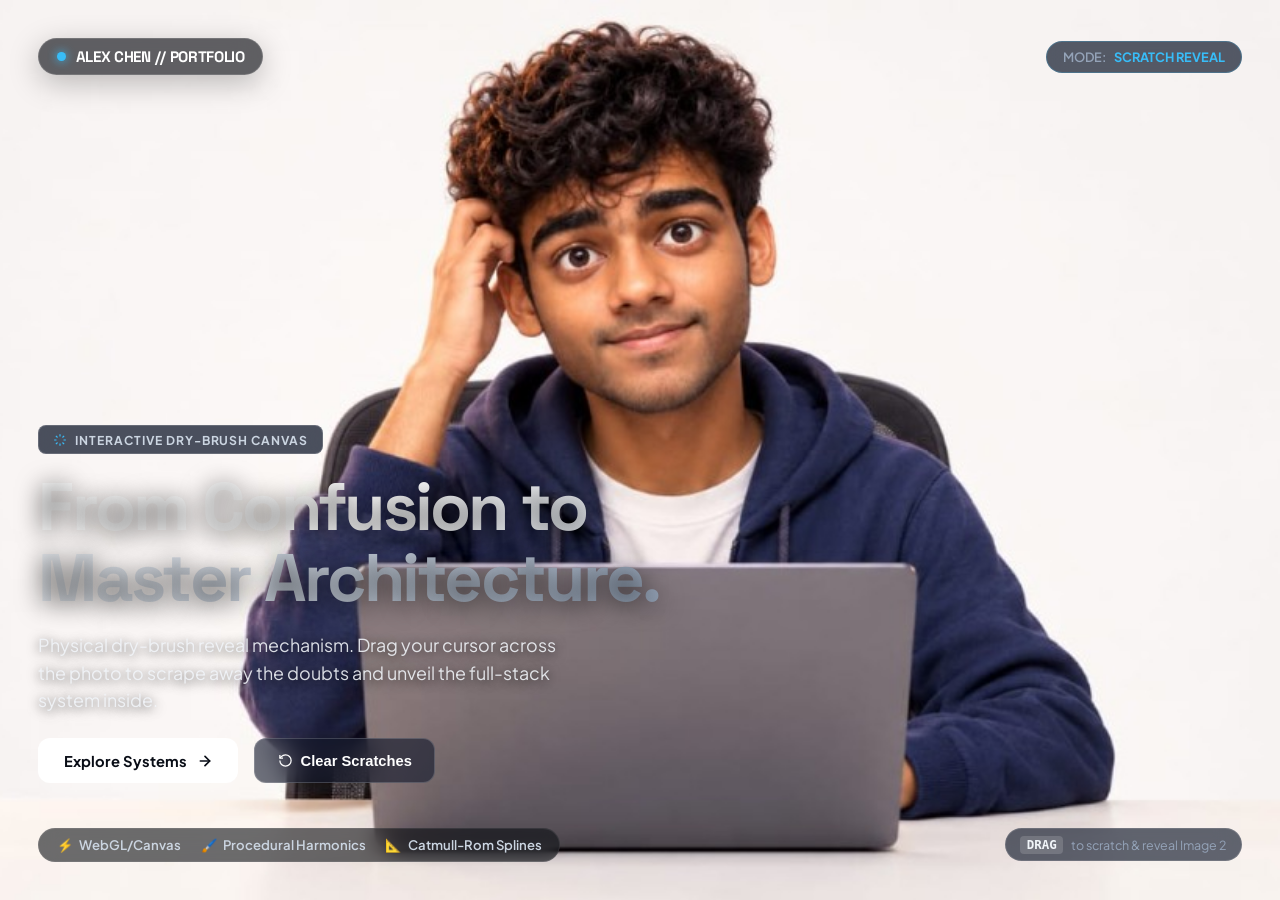
==== index.html @ 94ddf8b8 "Initial commit: Interactive Grunge Brush Reveal Hero" ====
<!DOCTYPE html>
<html lang="en">
<head>
  <meta charset="UTF-8">
  <meta name="viewport" content="width=device-width, initial-scale=1.0">
  <title>Interactive Grunge Scratch Reveal Hero</title>
  <link rel="preconnect" href="https://fonts.googleapis.com">
  <link rel="preconnect" href="https://fonts.gstatic.com" crossorigin>
  <link href="https://fonts.googleapis.com/css2?family=Plus+Jakarta+Sans:wght@400;600;700;800&family=Space+Grotesk:wght@500;700&display=swap" rel="stylesheet">
  <style>
    *, *::before, *::after {
      box-sizing: border-box;
      margin: 0;
      padding: 0;
    }

    html, body {
      width: 100%;
      height: 100%;
      overflow: hidden;
      background-color: #0d0f12;
      font-family: 'Plus Jakarta Sans', -apple-system, BlinkMacSystemFont, sans-serif;
      color: #ffffff;
      user-select: none;
      -webkit-user-select: none;
    }

    .hero-container {
      position: relative;
      width: 100vw;
      height: 100vh;
      overflow: hidden;
      background: #0d0f12;
    }

    /* IMAGE 2 (Bottom layer): perfectly aligned, cover fit */
    .hero-bottom-img {
      position: absolute;
      top: 0;
      left: 0;
      width: 100vw;
      height: 100vh;
      object-fit: cover;
      object-position: center;
      display: block;
      z-index: 1;
      pointer-events: none;
    }

    /* Canvas layer: holds IMAGE 1, procedural mask destination-out reveals IMAGE 2 */
    #reveal-canvas {
      position: absolute;
      top: 0;
      left: 0;
      width: 100vw;
      height: 100vh;
      z-index: 2;
      display: block;
      touch-action: none;
      cursor: crosshair;
    }

    /* UI Overlay: sits safely above canvas, non-blocking */
    .hero-ui {
      position: absolute;
      inset: 0;
      z-index: 10;
      pointer-events: none;
      display: flex;
      flex-direction: column;
      justify-content: space-between;
      padding: clamp(1.2rem, 3vw, 2.5rem);
    }

    /* Top Navigation bar */
    .hero-nav {
      display: flex;
      justify-content: space-between;
      align-items: center;
      width: 100%;
    }

    .brand-logo {
      display: inline-flex;
      align-items: center;
      gap: 0.6rem;
      background: rgba(13, 15, 20, 0.65);
      backdrop-filter: blur(14px);
      -webkit-backdrop-filter: blur(14px);
      border: 1px solid rgba(255, 255, 255, 0.14);
      padding: 0.5rem 1.1rem;
      border-radius: 9999px;
      font-family: 'Space Grotesk', sans-serif;
      font-weight: 700;
      font-size: 0.95rem;
      letter-spacing: -0.02em;
      box-shadow: 0 8px 30px rgba(0, 0, 0, 0.25);
    }

    .brand-dot {
      width: 9px;
      height: 9px;
      background: #38bdf8;
      border-radius: 50%;
      box-shadow: 0 0 10px #38bdf8;
      animation: pulseDot 2s infinite ease-in-out;
    }

    @keyframes pulseDot {
      0%, 100% { transform: scale(1); opacity: 1; }
      50% { transform: scale(1.35); opacity: 0.7; }
    }

    .status-pill {
      display: inline-flex;
      align-items: center;
      gap: 0.5rem;
      background: rgba(15, 23, 42, 0.7);
      backdrop-filter: blur(14px);
      -webkit-backdrop-filter: blur(14px);
      border: 1px solid rgba(56, 189, 248, 0.25);
      padding: 0.45rem 1rem;
      border-radius: 9999px;
      font-size: 0.8rem;
      font-weight: 600;
      color: #94a3b8;
    }

    .status-pill span.live {
      color: #38bdf8;
      font-weight: 700;
    }

    /* Central Content / Typography */
    .hero-content {
      max-width: 680px;
      display: flex;
      flex-direction: column;
      gap: 1.1rem;
      margin-top: auto;
      margin-bottom: clamp(1.5rem, 5vh, 4rem);
    }

    .hint-badge {
      display: inline-flex;
      align-items: center;
      gap: 0.5rem;
      align-self: flex-start;
      background: rgba(15, 23, 42, 0.75);
      backdrop-filter: blur(12px);
      -webkit-backdrop-filter: blur(12px);
      border: 1px solid rgba(255, 255, 255, 0.16);
      padding: 0.35rem 0.85rem;
      border-radius: 8px;
      font-size: 0.76rem;
      font-weight: 700;
      letter-spacing: 0.08em;
      text-transform: uppercase;
      color: #cbd5e1;
    }

    .hint-badge svg {
      width: 14px;
      height: 14px;
      fill: none;
      stroke: #38bdf8;
      stroke-width: 2;
    }

    .hero-title {
      font-family: 'Space Grotesk', sans-serif;
      font-size: clamp(2.4rem, 5.5vw, 4.2rem);
      line-height: 1.05;
      font-weight: 800;
      letter-spacing: -0.04em;
      color: #ffffff;
      text-shadow: 0 4px 24px rgba(0, 0, 0, 0.65);
    }

    .hero-title .gradient-text {
      background: linear-gradient(135deg, #ffffff 30%, #94a3b8 100%);
      -webkit-background-clip: text;
      -webkit-text-fill-color: transparent;
    }

    .hero-subtitle {
      font-size: clamp(0.95rem, 1.4vw, 1.15rem);
      line-height: 1.55;
      color: rgba(241, 245, 249, 0.88);
      max-width: 540px;
      text-shadow: 0 2px 12px rgba(0, 0, 0, 0.75);
    }

    /* Actions and bottom controls */
    .hero-actions {
      display: flex;
      flex-wrap: wrap;
      align-items: center;
      gap: 1rem;
      margin-top: 0.4rem;
      pointer-events: auto;
    }

    .btn-primary {
      display: inline-flex;
      align-items: center;
      gap: 0.6rem;
      background: #ffffff;
      color: #090d16;
      border: none;
      padding: 0.85rem 1.6rem;
      border-radius: 12px;
      font-size: 0.92rem;
      font-weight: 700;
      cursor: pointer;
      box-shadow: 0 10px 25px rgba(255, 255, 255, 0.18);
      transition: all 0.25s cubic-bezier(0.16, 1, 0.3, 1);
      text-decoration: none;
    }

    .btn-primary:hover {
      transform: translateY(-2px);
      box-shadow: 0 14px 30px rgba(255, 255, 255, 0.28);
      background: #f8fafc;
    }

    .btn-glass {
      display: inline-flex;
      align-items: center;
      gap: 0.5rem;
      background: rgba(15, 23, 42, 0.6);
      backdrop-filter: blur(14px);
      -webkit-backdrop-filter: blur(14px);
      border: 1px solid rgba(255, 255, 255, 0.18);
      color: #ffffff;
      padding: 0.85rem 1.4rem;
      border-radius: 12px;
      font-size: 0.92rem;
      font-weight: 600;
      cursor: pointer;
      transition: all 0.25s ease;
      text-decoration: none;
    }

    .btn-glass:hover {
      background: rgba(255, 255, 255, 0.12);
      border-color: rgba(255, 255, 255, 0.3);
      transform: translateY(-2px);
    }

    /* Bottom interactive bar */
    .hero-footer {
      display: flex;
      justify-content: space-between;
      align-items: center;
      width: 100%;
      font-size: 0.82rem;
      color: rgba(226, 232, 240, 0.7);
    }

    .hero-footer .tech-stack {
      display: flex;
      align-items: center;
      gap: 1.2rem;
      background: rgba(13, 15, 20, 0.6);
      backdrop-filter: blur(10px);
      -webkit-backdrop-filter: blur(10px);
      border: 1px solid rgba(255, 255, 255, 0.08);
      padding: 0.45rem 1.1rem;
      border-radius: 9999px;
    }

    .tech-item {
      display: inline-flex;
      align-items: center;
      gap: 0.4rem;
      font-weight: 600;
      color: #cbd5e1;
    }

    .instruction-tooltip {
      display: inline-flex;
      align-items: center;
      gap: 0.5rem;
      background: rgba(15, 23, 42, 0.65);
      backdrop-filter: blur(12px);
      -webkit-backdrop-filter: blur(12px);
      border: 1px solid rgba(255, 255, 255, 0.12);
      padding: 0.4rem 0.9rem;
      border-radius: 9999px;
      font-size: 0.78rem;
      color: #94a3b8;
    }

    .instruction-tooltip .kbd-chip {
      background: rgba(255, 255, 255, 0.15);
      color: #f1f5f9;
      font-weight: 700;
      padding: 0.1rem 0.4rem;
      border-radius: 4px;
      font-family: monospace;
    }

    @media (max-width: 768px) {
      .hero-content {
        max-width: 100%;
        margin-bottom: 2rem;
      }
      .hero-title {
        font-size: 2.2rem;
      }
      .tech-stack {
        display: none !important;
      }
    }
  </style>
</head>
<body>
  <div class="hero-container" id="hero">
    <!-- IMAGE 2 (Bottom layer): Revealed underneath -->
    <img id="image2" class="hero-bottom-img" src="image2.jpg" alt="Developer Revealed Reality" />

    <!-- Canvas layer: Displays IMAGE 1, scratches away via destination-out -->
    <canvas id="reveal-canvas"></canvas>

    <!-- Overlay UI (Clickable buttons work, passive clicks pass through to canvas) -->
    <div class="hero-ui">
      <nav class="hero-nav">
        <div class="brand-logo">
          <div class="brand-dot"></div>
          <span>ALEX CHEN // PORTFOLIO</span>
        </div>
        <div class="status-pill">
          <span>MODE:</span>
          <span class="live">SCRATCH REVEAL</span>
        </div>
      </nav>

      <div class="hero-content">
        <div class="hint-badge">
          <svg viewBox="0 0 24 24"><path d="M12 2v4M12 18v4M4.93 4.93l2.83 2.83M16.24 16.24l2.83 2.83M2 12h4M18 12h4M4.93 19.07l2.83-2.83M16.24 7.76l2.83-2.83"/></svg>
          Interactive Dry-Brush Canvas
        </div>
        <h1 class="hero-title">
          <span class="gradient-text">From Confusion to Master Architecture.</span>
        </h1>
        <p class="hero-subtitle">
          Physical dry-brush reveal mechanism. Drag your cursor across the photo to scrape away the doubts and unveil the full-stack system inside.
        </p>
        <div class="hero-actions">
          <a href="#projects" class="btn-primary">
            Explore Systems
            <svg width="16" height="16" viewBox="0 0 24 24" fill="none" stroke="currentColor" stroke-width="2.5" stroke-linecap="round" stroke-linejoin="round"><line x1="5" y1="12" x2="19" y2="12"></line><polyline points="12 5 19 12 12 19"></polyline></svg>
          </a>
          <button type="button" class="btn-glass" id="reset-btn">
            <svg width="15" height="15" viewBox="0 0 24 24" fill="none" stroke="currentColor" stroke-width="2"><path d="M3 12a9 9 0 1 0 9-9 9.75 9.75 0 0 0-6.74 2.74L3 8"></path><path d="M3 3v5h5"></path></svg>
            Clear Scratches
          </button>
        </div>
      </div>

      <footer class="hero-footer">
        <div class="tech-stack">
          <div class="tech-item"><span>⚡</span> WebGL/Canvas</div>
          <div class="tech-item"><span>🖌️</span> Procedural Harmonics</div>
          <div class="tech-item"><span>📐</span> Catmull-Rom Splines</div>
        </div>
        <div class="instruction-tooltip">
          <span class="kbd-chip">DRAG</span> to scratch & reveal Image 2
        </div>
      </footer>
    </div>
  </div>

  <script>
    (function() {
      'use strict';

      const canvas = document.getElementById('reveal-canvas');
      const ctx = canvas.getContext('2d', { alpha: true });
      const hero = document.getElementById('hero');
      const resetBtn = document.getElementById('reset-btn');

      // Load IMAGE 1
      const img1 = new Image();
      img1.src = 'image1.jpg';
      let img1Loaded = false;
      img1.onload = () => {
        img1Loaded = true;
        renderInitialCover();
      };

      // State tracking
      let width = window.innerWidth;
      let height = window.innerHeight;
      let dpr = Math.min(window.devicePixelRatio || 1, 2);

      // Follower physics
      let sx = 0, sy = 0; // smoothed follower position
      let tx = 0, ty = 0; // target cursor position
      let lastStampX = 0, lastStampY = 0;
      let hasEntered = false;
      let isCursorInside = false;
      let lastTime = performance.now();

      // Brush stamp collection
      // Each stamp: { x, y, baseRadius, angle, born, seed, speed }
      const stamps = [];
      const STAMP_LIFETIME = 2.7; // 2.7 seconds exactly
      const SAMPLE_COUNT = 48; // ~48 perimeter samples

      // Compute cover destination rectangle matching CSS object-fit: cover
      function getCoverRect(imgW, imgH, containerW, containerH) {
        if (!imgW || !imgH) return { x: 0, y: 0, width: containerW, height: containerH };
        const imgRatio = imgW / imgH;
        const containerRatio = containerW / containerH;
        let renderW, renderH, offsetX, offsetY;

        if (containerRatio > imgRatio) {
          renderW = containerW;
          renderH = containerW / imgRatio;
          offsetX = 0;
          offsetY = (containerH - renderH) / 2;
        } else {
          renderH = containerH;
          renderW = containerH * imgRatio;
          offsetX = (containerW - renderW) / 2;
          offsetY = 0;
        }
        return { x: offsetX, y: offsetY, width: renderW, height: renderH };
      }

      function resize() {
        width = window.innerWidth;
        height = window.innerHeight;
        dpr = Math.min(window.devicePixelRatio || 1, 2);
        canvas.width = Math.floor(width * dpr);
        canvas.height = Math.floor(height * dpr);
        canvas.style.width = width + 'px';
        canvas.style.height = height + 'px';
      }

      window.addEventListener('resize', resize);
      resize();

      function renderInitialCover() {
        if (!img1Loaded) return;
        ctx.save();
        ctx.scale(dpr, dpr);
        ctx.clearRect(0, 0, width, height);
        const rect = getCoverRect(img1.naturalWidth, img1.naturalHeight, width, height);
        ctx.drawImage(img1, rect.x, rect.y, rect.width, rect.height);
        ctx.restore();
      }

      // Catmull-Rom closed curve conversion to cubic Bézier
      function traceCatmullRomClosed(context, pts) {
        const n = pts.length;
        if (n < 3) return;
        context.moveTo(pts[0].x, pts[0].y);
        for (let i = 0; i < n; i++) {
          const p0 = pts[(i - 1 + n) % n];
          const p1 = pts[i];
          const p2 = pts[(i + 1) % n];
          const p3 = pts[(i + 2) % n];

          const cp1x = p1.x + (p2.x - p0.x) / 6;
          const cp1y = p1.y + (p2.y - p0.y) / 6;
          const cp2x = p2.x - (p3.x - p1.x) / 6;
          const cp2y = p2.y - (p3.y - p1.y) / 6;

          context.bezierCurveTo(cp1x, cp1y, cp2x, cp2y, p2.x, p2.y);
        }
        context.closePath();
      }

      // Build procedural dry-brush polygon points with multiscale harmonics + directional stretch
      function getBrushPerimeter(stamp, currentRadius, currentTime) {
        const pts = [];
        const baseR = currentRadius;
        const seed = stamp.seed;
        const time = (currentTime - stamp.born) * 0.4;
        const dirAngle = stamp.angle;

        // Slight stretch in movement direction (not over-stretched or over-rotated)
        const stretchRatio = Math.min(1.30, 1.08 + (stamp.speed || 0) * 0.00035);
        const compressRatio = 1 / Math.sqrt(stretchRatio);

        const cosDir = Math.cos(dirAngle);
        const sinDir = Math.sin(dirAngle);

        for (let i = 0; i < SAMPLE_COUNT; i++) {
          const a = (i / SAMPLE_COUNT) * Math.PI * 2;

          // Specified multi-frequency radius formula + additional micro-irregularities
          const harmonic1 = 0.085 * Math.sin(3 * a + time + seed);
          const harmonic2 = 0.048 * Math.sin(5 * a - time * 1.15 + seed * 2.1);
          const harmonic3 = 0.022 * Math.sin(9 * a + time * 0.6 + seed * 3.7);

          // Additional high-frequency dry-bristle serration & torn edge notches
          const bristleJitter = 0.035 * Math.sin(17 * a + seed * 4.3) +
                                0.018 * Math.cos(31 * a - seed * 1.7);

          // Deep occasional dry-bristle clefts
          const notch = (Math.sin(6 * a + seed * 1.5) > 0.88) ? -0.12 : 0;

          const r = baseR * Math.max(0.2, (1 + harmonic1 + harmonic2 + harmonic3 + bristleJitter + notch));

          // Local coordinates stretched along direction
          const localX = r * stretchRatio * Math.cos(a);
          const localY = r * compressRatio * Math.sin(a);

          // Rotate to align with movement angle
          const rotX = stamp.x + (localX * cosDir - localY * sinDir);
          const rotY = stamp.y + (localX * sinDir + localY * cosDir);

          pts.push({ x: rotX, y: rotY });
        }
        return pts;
      }

      // Add a stamp at (px, py)
      function addStamp(px, py, angle, speed, now) {
        const baseRadius = Math.min(width, height) * 0.18; // 15-20% of smaller viewport dimension
        stamps.push({
          x: px,
          y: py,
          baseRadius: baseRadius,
          angle: angle,
          born: now,
          seed: Math.random() * 1000,
          speed: speed
        });
      }

      // Mouse / Pointer handlers
      function handlePointerMove(clientX, clientY) {
        const now = performance.now() / 1000;

        if (!hasEntered) {
          // Immediately set follower to cursor position so no unwanted stroke connects from old position
          sx = clientX;
          sy = clientY;
          tx = clientX;
          ty = clientY;
          lastStampX = clientX;
          lastStampY = clientY;
          hasEntered = true;
          isCursorInside = true;
          // Add first stamp at initial touch/entry
          addStamp(clientX, clientY, 0, 0, now);
          return;
        }

        if (!isCursorInside) {
          // Re-entering: start fresh from new cursor position without connecting
          sx = clientX;
          sy = clientY;
          tx = clientX;
          ty = clientY;
          lastStampX = clientX;
          lastStampY = clientY;
          isCursorInside = true;
          addStamp(clientX, clientY, 0, 0, now);
          return;
        }

        tx = clientX;
        ty = clientY;
      }

      hero.addEventListener('pointerenter', (e) => {
        handlePointerMove(e.clientX, e.clientY);
      });

      hero.addEventListener('pointermove', (e) => {
        handlePointerMove(e.clientX, e.clientY);
      });

      hero.addEventListener('pointerleave', () => {
        isCursorInside = false;
      });

      // Mobile Touch Handling with exact same behavior
      hero.addEventListener('touchstart', (e) => {
        if (e.touches.length > 0) {
          const t = e.touches[0];
          handlePointerMove(t.clientX, t.clientY);
        }
      }, { passive: true });

      hero.addEventListener('touchmove', (e) => {
        if (e.touches.length > 0) {
          const t = e.touches[0];
          handlePointerMove(t.clientX, t.clientY);
        }
      }, { passive: true });

      hero.addEventListener('touchend', () => {
        isCursorInside = false;
      });

      resetBtn.addEventListener('click', (e) => {
        e.stopPropagation();
        stamps.length = 0;
        renderInitialCover();
      });

      // Main Animation Loop
      function animate(nowMs) {
        requestAnimationFrame(animate);

        const now = nowMs / 1000;
        const dt = Math.min((nowMs - lastTime) / 1000, 0.1);
        lastTime = nowMs;

        // Smooth cursor following
        if (isCursorInside) {
          const k = 1 - Math.pow(1 - 0.17, dt * 60);
          const prevSx = sx;
          const prevSy = sy;

          sx += (tx - sx) * k;
          sy += (ty - sy) * k;

          const dx = sx - lastStampX;
          const dy = sy - lastStampY;
          const distFromLast = Math.hypot(dx, dy);

          const baseRadius = Math.min(width, height) * 0.18;
          // Continuous spacing: approximately brushRadius * 0.09
          const stepDist = baseRadius * 0.09;

          if (distFromLast >= stepDist) {
            const steps = Math.floor(distFromLast / stepDist);
            const moveAngle = Math.atan2(sy - prevSy, sx - prevSx) || 0;
            const instSpeed = distFromLast / Math.max(dt, 0.001);

            for (let i = 1; i <= steps; i++) {
              const fraction = i / steps;
              const px = lastStampX + dx * fraction;
              const py = lastStampY + dy * fraction;
              addStamp(px, py, moveAngle, instSpeed, now);
            }
            lastStampX += dx * (steps / (distFromLast / stepDist));
            lastStampY += dy * (steps / (distFromLast / stepDist));
          }
        }

        // Clean up expired stamps
        for (let i = stamps.length - 1; i >= 0; i--) {
          const age = now - stamps[i].born;
          if (age >= STAMP_LIFETIME) {
            stamps.splice(i, 1);
          }
        }

        if (!img1Loaded) return;

        // Render frame
        ctx.save();
        ctx.scale(dpr, dpr);

        // 1. Clear frame
        ctx.clearRect(0, 0, width, height);

        // 2. Draw IMAGE 1 (top default image)
        const rect = getCoverRect(img1.naturalWidth, img1.naturalHeight, width, height);
        ctx.drawImage(img1, rect.x, rect.y, rect.width, rect.height);

        // 3. Cut out active brush stamps using destination-out
        if (stamps.length > 0) {
          ctx.globalCompositeOperation = 'destination-out';
          ctx.fillStyle = '#000000';

          for (let i = 0; i < stamps.length; i++) {
            const stamp = stamps[i];
            const age = now - stamp.born;
            const life = Math.max(0, 1 - age / STAMP_LIFETIME);

            // Physical shrinking formula specified:
            // radius = originalRadius * Math.pow(life, 0.85)
            // (new = large, 1s = smaller, 2s = very small, 2.7s = gone)
            const currentRadius = stamp.baseRadius * Math.pow(life, 0.85);

            if (currentRadius <= 0.5) continue;

            // Generate organic Catmull-Rom perimeter
            const perimeterPts = getBrushPerimeter(stamp, currentRadius, now);

            ctx.beginPath();
            traceCatmullRomClosed(ctx, perimeterPts);

            // Realistic dry-brush internal elongated bristle slits/holes
            // These internal cutouts use evenodd so they leave fine strands of Image 1 intact
            const holeCount = 2 + Math.floor((stamp.seed % 3));
            for (let h = 0; h < holeCount; h++) {
              const hSeed = stamp.seed + h * 137.5;
              const hOffsetDist = currentRadius * (0.15 + (Math.sin(hSeed) * 0.5 + 0.5) * 0.45);
              const hOffsetAngle = stamp.angle + Math.PI / 2 + ((h % 2 === 0) ? 0 : Math.PI);
              const hcx = stamp.x + Math.cos(hOffsetAngle) * hOffsetDist;
              const hcy = stamp.y + Math.sin(hOffsetAngle) * hOffsetDist;

              const hLength = currentRadius * (0.35 + Math.sin(hSeed * 1.3) * 0.15);
              const hWidth = currentRadius * (0.05 + Math.sin(hSeed * 2.1) * 0.02);

              // Elongated irregular capsule aligned along stroke
              const hCos = Math.cos(stamp.angle);
              const hSin = Math.sin(stamp.angle);
              const pCos = -hSin;
              const pSin = hCos;

              // Draw hole counter to main contour for evenodd winding
              ctx.moveTo(hcx - hCos * hLength, hcy - hSin * hLength);
              ctx.bezierCurveTo(
                hcx - hCos * hLength + pCos * hWidth, hcy - hSin * hLength + pSin * hWidth,
                hcx + hCos * hLength + pCos * hWidth, hcy + hSin * hLength + pSin * hWidth,
                hcx + hCos * hLength, hcy + hSin * hLength
              );
              ctx.bezierCurveTo(
                hcx + hCos * hLength - pCos * hWidth, hcy + hSin * hLength - pSin * hWidth,
                hcx - hCos * hLength - pCos * hWidth, hcy - hSin * hLength - pSin * hWidth,
                hcx - hCos * hLength, hcy - hSin * hLength
              );
            }

            ctx.fill('evenodd');
          }

          // 4. Reset composite operation to source-over
          ctx.globalCompositeOperation = 'source-over';
        }

        ctx.restore();
      }

      requestAnimationFrame(animate);
    })();
  </script>
</body>
</html>
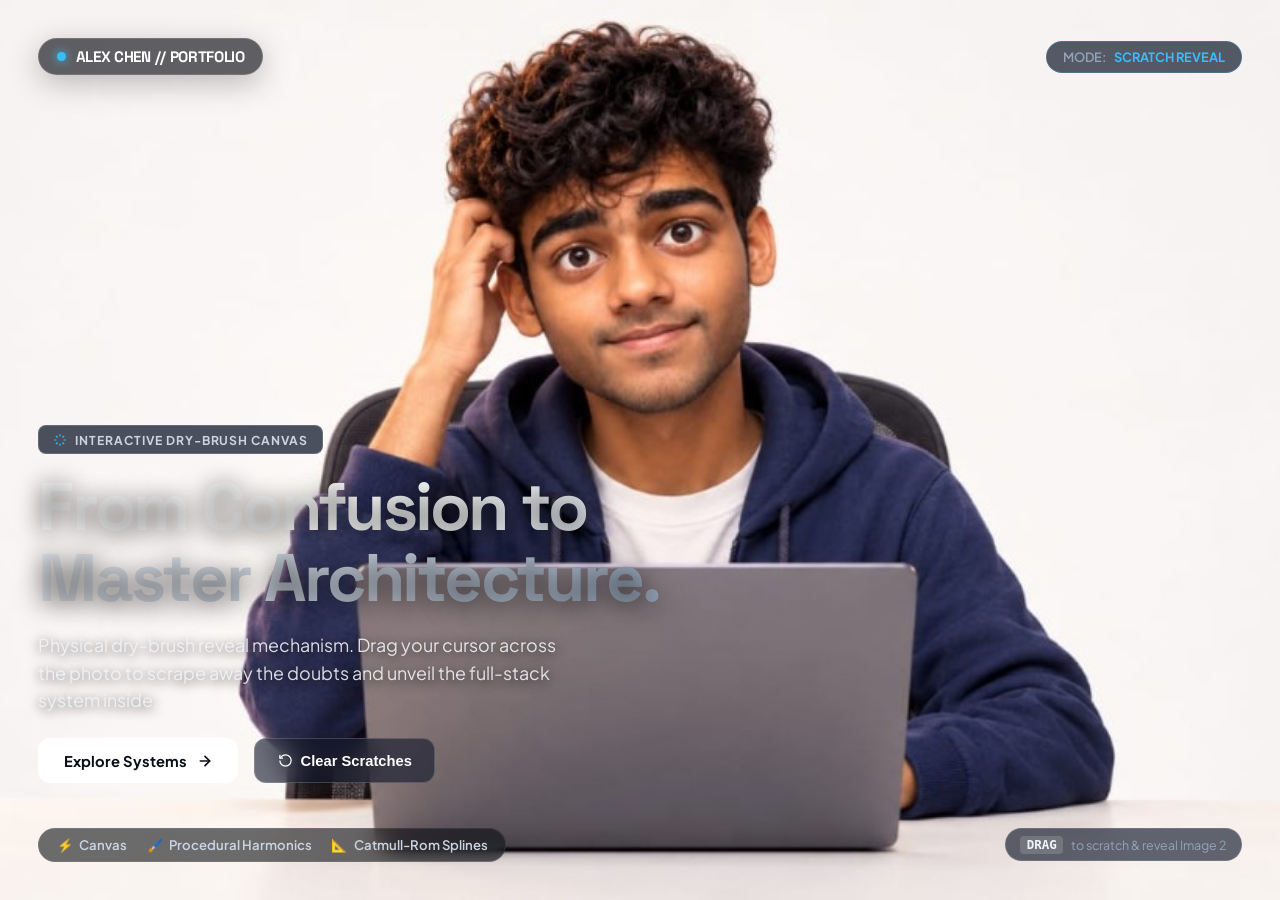
==== commit 2f1db88b: "Use shared smooth reveal script and stylesheet" ====
--- a/index.html
+++ b/index.html
@@ -3,331 +3,23 @@
 <head>
   <meta charset="UTF-8">
   <meta name="viewport" content="width=device-width, initial-scale=1.0">
+  <meta name="theme-color" content="#0d0f12">
   <title>Interactive Grunge Scratch Reveal Hero</title>
   <link rel="preconnect" href="https://fonts.googleapis.com">
   <link rel="preconnect" href="https://fonts.gstatic.com" crossorigin>
   <link href="https://fonts.googleapis.com/css2?family=Plus+Jakarta+Sans:wght@400;600;700;800&family=Space+Grotesk:wght@500;700&display=swap" rel="stylesheet">
-  <style>
-    *, *::before, *::after {
-      box-sizing: border-box;
-      margin: 0;
-      padding: 0;
-    }
-
-    html, body {
-      width: 100%;
-      height: 100%;
-      overflow: hidden;
-      background-color: #0d0f12;
-      font-family: 'Plus Jakarta Sans', -apple-system, BlinkMacSystemFont, sans-serif;
-      color: #ffffff;
-      user-select: none;
-      -webkit-user-select: none;
-    }
-
-    .hero-container {
-      position: relative;
-      width: 100vw;
-      height: 100vh;
-      overflow: hidden;
-      background: #0d0f12;
-    }
-
-    /* IMAGE 2 (Bottom layer): perfectly aligned, cover fit */
-    .hero-bottom-img {
-      position: absolute;
-      top: 0;
-      left: 0;
-      width: 100vw;
-      height: 100vh;
-      object-fit: cover;
-      object-position: center;
-      display: block;
-      z-index: 1;
-      pointer-events: none;
-    }
-
-    /* Canvas layer: holds IMAGE 1, procedural mask destination-out reveals IMAGE 2 */
-    #reveal-canvas {
-      position: absolute;
-      top: 0;
-      left: 0;
-      width: 100vw;
-      height: 100vh;
-      z-index: 2;
-      display: block;
-      touch-action: none;
-      cursor: crosshair;
-    }
-
-    /* UI Overlay: sits safely above canvas, non-blocking */
-    .hero-ui {
-      position: absolute;
-      inset: 0;
-      z-index: 10;
-      pointer-events: none;
-      display: flex;
-      flex-direction: column;
-      justify-content: space-between;
-      padding: clamp(1.2rem, 3vw, 2.5rem);
-    }
-
-    /* Top Navigation bar */
-    .hero-nav {
-      display: flex;
-      justify-content: space-between;
-      align-items: center;
-      width: 100%;
-    }
-
-    .brand-logo {
-      display: inline-flex;
-      align-items: center;
-      gap: 0.6rem;
-      background: rgba(13, 15, 20, 0.65);
-      backdrop-filter: blur(14px);
-      -webkit-backdrop-filter: blur(14px);
-      border: 1px solid rgba(255, 255, 255, 0.14);
-      padding: 0.5rem 1.1rem;
-      border-radius: 9999px;
-      font-family: 'Space Grotesk', sans-serif;
-      font-weight: 700;
-      font-size: 0.95rem;
-      letter-spacing: -0.02em;
-      box-shadow: 0 8px 30px rgba(0, 0, 0, 0.25);
-    }
-
-    .brand-dot {
-      width: 9px;
-      height: 9px;
-      background: #38bdf8;
-      border-radius: 50%;
-      box-shadow: 0 0 10px #38bdf8;
-      animation: pulseDot 2s infinite ease-in-out;
-    }
-
-    @keyframes pulseDot {
-      0%, 100% { transform: scale(1); opacity: 1; }
-      50% { transform: scale(1.35); opacity: 0.7; }
-    }
-
-    .status-pill {
-      display: inline-flex;
-      align-items: center;
-      gap: 0.5rem;
-      background: rgba(15, 23, 42, 0.7);
-      backdrop-filter: blur(14px);
-      -webkit-backdrop-filter: blur(14px);
-      border: 1px solid rgba(56, 189, 248, 0.25);
-      padding: 0.45rem 1rem;
-      border-radius: 9999px;
-      font-size: 0.8rem;
-      font-weight: 600;
-      color: #94a3b8;
-    }
-
-    .status-pill span.live {
-      color: #38bdf8;
-      font-weight: 700;
-    }
-
-    /* Central Content / Typography */
-    .hero-content {
-      max-width: 680px;
-      display: flex;
-      flex-direction: column;
-      gap: 1.1rem;
-      margin-top: auto;
-      margin-bottom: clamp(1.5rem, 5vh, 4rem);
-    }
-
-    .hint-badge {
-      display: inline-flex;
-      align-items: center;
-      gap: 0.5rem;
-      align-self: flex-start;
-      background: rgba(15, 23, 42, 0.75);
-      backdrop-filter: blur(12px);
-      -webkit-backdrop-filter: blur(12px);
-      border: 1px solid rgba(255, 255, 255, 0.16);
-      padding: 0.35rem 0.85rem;
-      border-radius: 8px;
-      font-size: 0.76rem;
-      font-weight: 700;
-      letter-spacing: 0.08em;
-      text-transform: uppercase;
-      color: #cbd5e1;
-    }
-
-    .hint-badge svg {
-      width: 14px;
-      height: 14px;
-      fill: none;
-      stroke: #38bdf8;
-      stroke-width: 2;
-    }
-
-    .hero-title {
-      font-family: 'Space Grotesk', sans-serif;
-      font-size: clamp(2.4rem, 5.5vw, 4.2rem);
-      line-height: 1.05;
-      font-weight: 800;
-      letter-spacing: -0.04em;
-      color: #ffffff;
-      text-shadow: 0 4px 24px rgba(0, 0, 0, 0.65);
-    }
-
-    .hero-title .gradient-text {
-      background: linear-gradient(135deg, #ffffff 30%, #94a3b8 100%);
-      -webkit-background-clip: text;
-      -webkit-text-fill-color: transparent;
-    }
-
-    .hero-subtitle {
-      font-size: clamp(0.95rem, 1.4vw, 1.15rem);
-      line-height: 1.55;
-      color: rgba(241, 245, 249, 0.88);
-      max-width: 540px;
-      text-shadow: 0 2px 12px rgba(0, 0, 0, 0.75);
-    }
-
-    /* Actions and bottom controls */
-    .hero-actions {
-      display: flex;
-      flex-wrap: wrap;
-      align-items: center;
-      gap: 1rem;
-      margin-top: 0.4rem;
-      pointer-events: auto;
-    }
-
-    .btn-primary {
-      display: inline-flex;
-      align-items: center;
-      gap: 0.6rem;
-      background: #ffffff;
-      color: #090d16;
-      border: none;
-      padding: 0.85rem 1.6rem;
-      border-radius: 12px;
-      font-size: 0.92rem;
-      font-weight: 700;
-      cursor: pointer;
-      box-shadow: 0 10px 25px rgba(255, 255, 255, 0.18);
-      transition: all 0.25s cubic-bezier(0.16, 1, 0.3, 1);
-      text-decoration: none;
-    }
-
-    .btn-primary:hover {
-      transform: translateY(-2px);
-      box-shadow: 0 14px 30px rgba(255, 255, 255, 0.28);
-      background: #f8fafc;
-    }
-
-    .btn-glass {
-      display: inline-flex;
-      align-items: center;
-      gap: 0.5rem;
-      background: rgba(15, 23, 42, 0.6);
-      backdrop-filter: blur(14px);
-      -webkit-backdrop-filter: blur(14px);
-      border: 1px solid rgba(255, 255, 255, 0.18);
-      color: #ffffff;
-      padding: 0.85rem 1.4rem;
-      border-radius: 12px;
-      font-size: 0.92rem;
-      font-weight: 600;
-      cursor: pointer;
-      transition: all 0.25s ease;
-      text-decoration: none;
-    }
-
-    .btn-glass:hover {
-      background: rgba(255, 255, 255, 0.12);
-      border-color: rgba(255, 255, 255, 0.3);
-      transform: translateY(-2px);
-    }
-
-    /* Bottom interactive bar */
-    .hero-footer {
-      display: flex;
-      justify-content: space-between;
-      align-items: center;
-      width: 100%;
-      font-size: 0.82rem;
-      color: rgba(226, 232, 240, 0.7);
-    }
-
-    .hero-footer .tech-stack {
-      display: flex;
-      align-items: center;
-      gap: 1.2rem;
-      background: rgba(13, 15, 20, 0.6);
-      backdrop-filter: blur(10px);
-      -webkit-backdrop-filter: blur(10px);
-      border: 1px solid rgba(255, 255, 255, 0.08);
-      padding: 0.45rem 1.1rem;
-      border-radius: 9999px;
-    }
-
-    .tech-item {
-      display: inline-flex;
-      align-items: center;
-      gap: 0.4rem;
-      font-weight: 600;
-      color: #cbd5e1;
-    }
-
-    .instruction-tooltip {
-      display: inline-flex;
-      align-items: center;
-      gap: 0.5rem;
-      background: rgba(15, 23, 42, 0.65);
-      backdrop-filter: blur(12px);
-      -webkit-backdrop-filter: blur(12px);
-      border: 1px solid rgba(255, 255, 255, 0.12);
-      padding: 0.4rem 0.9rem;
-      border-radius: 9999px;
-      font-size: 0.78rem;
-      color: #94a3b8;
-    }
-
-    .instruction-tooltip .kbd-chip {
-      background: rgba(255, 255, 255, 0.15);
-      color: #f1f5f9;
-      font-weight: 700;
-      padding: 0.1rem 0.4rem;
-      border-radius: 4px;
-      font-family: monospace;
-    }
-
-    @media (max-width: 768px) {
-      .hero-content {
-        max-width: 100%;
-        margin-bottom: 2rem;
-      }
-      .hero-title {
-        font-size: 2.2rem;
-      }
-      .tech-stack {
-        display: none !important;
-      }
-    }
-  </style>
+  <link rel="stylesheet" href="style.css">
+  <script src="script.js" defer></script>
 </head>
 <body>
-  <div class="hero-container" id="hero">
-    <!-- IMAGE 2 (Bottom layer): Revealed underneath -->
-    <img id="image2" class="hero-bottom-img" src="image2.jpg" alt="Developer Revealed Reality" />
+  <main class="hero-container" id="hero">
+    <img id="image2" class="hero-bottom-img" src="image2.jpg" alt="The revealed image beneath the scratch layer">
+    <canvas id="reveal-canvas" aria-label="Interactive scratch-to-reveal image"></canvas>
 
-    <!-- Canvas layer: Displays IMAGE 1, scratches away via destination-out -->
-    <canvas id="reveal-canvas"></canvas>
-
-    <!-- Overlay UI (Clickable buttons work, passive clicks pass through to canvas) -->
     <div class="hero-ui">
-      <nav class="hero-nav">
+      <nav class="hero-nav" aria-label="Portfolio">
         <div class="brand-logo">
-          <div class="brand-dot"></div>
+          <span class="brand-dot" aria-hidden="true"></span>
           <span>ALEX CHEN // PORTFOLIO</span>
         </div>
         <div class="status-pill">
@@ -336,406 +28,34 @@
         </div>
       </nav>
 
-      <div class="hero-content">
+      <section class="hero-content" aria-labelledby="hero-title">
         <div class="hint-badge">
-          <svg viewBox="0 0 24 24"><path d="M12 2v4M12 18v4M4.93 4.93l2.83 2.83M16.24 16.24l2.83 2.83M2 12h4M18 12h4M4.93 19.07l2.83-2.83M16.24 7.76l2.83-2.83"/></svg>
+          <svg viewBox="0 0 24 24" aria-hidden="true"><path d="M12 2v4M12 18v4M4.93 4.93l2.83 2.83M16.24 16.24l2.83 2.83M2 12h4M18 12h4M4.93 19.07l2.83-2.83M16.24 7.76l2.83-2.83"/></svg>
           Interactive Dry-Brush Canvas
         </div>
-        <h1 class="hero-title">
-          <span class="gradient-text">From Confusion to Master Architecture.</span>
-        </h1>
-        <p class="hero-subtitle">
-          Physical dry-brush reveal mechanism. Drag your cursor across the photo to scrape away the doubts and unveil the full-stack system inside.
-        </p>
+        <h1 class="hero-title" id="hero-title"><span class="gradient-text">From Confusion to Master Architecture.</span></h1>
+        <p class="hero-subtitle">Physical dry-brush reveal mechanism. Drag your cursor across the photo to scrape away the doubts and unveil the full-stack system inside.</p>
         <div class="hero-actions">
           <a href="#projects" class="btn-primary">
             Explore Systems
-            <svg width="16" height="16" viewBox="0 0 24 24" fill="none" stroke="currentColor" stroke-width="2.5" stroke-linecap="round" stroke-linejoin="round"><line x1="5" y1="12" x2="19" y2="12"></line><polyline points="12 5 19 12 12 19"></polyline></svg>
+            <svg width="16" height="16" viewBox="0 0 24 24" fill="none" stroke="currentColor" stroke-width="2.5" stroke-linecap="round" stroke-linejoin="round" aria-hidden="true"><line x1="5" y1="12" x2="19" y2="12"/><polyline points="12 5 19 12 12 19"/></svg>
           </a>
           <button type="button" class="btn-glass" id="reset-btn">
-            <svg width="15" height="15" viewBox="0 0 24 24" fill="none" stroke="currentColor" stroke-width="2"><path d="M3 12a9 9 0 1 0 9-9 9.75 9.75 0 0 0-6.74 2.74L3 8"></path><path d="M3 3v5h5"></path></svg>
+            <svg width="15" height="15" viewBox="0 0 24 24" fill="none" stroke="currentColor" stroke-width="2" aria-hidden="true"><path d="M3 12a9 9 0 1 0 9-9 9.75 9.75 0 0 0-6.74 2.74L3 8"/><path d="M3 3v5h5"/></svg>
             Clear Scratches
           </button>
         </div>
-      </div>
+      </section>
 
       <footer class="hero-footer">
-        <div class="tech-stack">
-          <div class="tech-item"><span>⚡</span> WebGL/Canvas</div>
-          <div class="tech-item"><span>🖌️</span> Procedural Harmonics</div>
-          <div class="tech-item"><span>📐</span> Catmull-Rom Splines</div>
+        <div class="tech-stack" aria-label="Technologies">
+          <div class="tech-item"><span aria-hidden="true">⚡</span> Canvas</div>
+          <div class="tech-item"><span aria-hidden="true">🖌️</span> Procedural Harmonics</div>
+          <div class="tech-item"><span aria-hidden="true">📐</span> Catmull-Rom Splines</div>
         </div>
-        <div class="instruction-tooltip">
-          <span class="kbd-chip">DRAG</span> to scratch & reveal Image 2
-        </div>
+        <div class="instruction-tooltip"><span class="kbd-chip">DRAG</span> to scratch &amp; reveal Image 2</div>
       </footer>
     </div>
-  </div>
-
-  <script>
-    (function() {
-      'use strict';
-
-      const canvas = document.getElementById('reveal-canvas');
-      const ctx = canvas.getContext('2d', { alpha: true });
-      const hero = document.getElementById('hero');
-      const resetBtn = document.getElementById('reset-btn');
-
-      // Load IMAGE 1
-      const img1 = new Image();
-      img1.src = 'image1.jpg';
-      let img1Loaded = false;
-      img1.onload = () => {
-        img1Loaded = true;
-        renderInitialCover();
-      };
-
-      // State tracking
-      let width = window.innerWidth;
-      let height = window.innerHeight;
-      let dpr = Math.min(window.devicePixelRatio || 1, 2);
-
-      // Follower physics
-      let sx = 0, sy = 0; // smoothed follower position
-      let tx = 0, ty = 0; // target cursor position
-      let lastStampX = 0, lastStampY = 0;
-      let hasEntered = false;
-      let isCursorInside = false;
-      let lastTime = performance.now();
-
-      // Brush stamp collection
-      // Each stamp: { x, y, baseRadius, angle, born, seed, speed }
-      const stamps = [];
-      const STAMP_LIFETIME = 2.7; // 2.7 seconds exactly
-      const SAMPLE_COUNT = 48; // ~48 perimeter samples
-
-      // Compute cover destination rectangle matching CSS object-fit: cover
-      function getCoverRect(imgW, imgH, containerW, containerH) {
-        if (!imgW || !imgH) return { x: 0, y: 0, width: containerW, height: containerH };
-        const imgRatio = imgW / imgH;
-        const containerRatio = containerW / containerH;
-        let renderW, renderH, offsetX, offsetY;
-
-        if (containerRatio > imgRatio) {
-          renderW = containerW;
-          renderH = containerW / imgRatio;
-          offsetX = 0;
-          offsetY = (containerH - renderH) / 2;
-        } else {
-          renderH = containerH;
-          renderW = containerH * imgRatio;
-          offsetX = (containerW - renderW) / 2;
-          offsetY = 0;
-        }
-        return { x: offsetX, y: offsetY, width: renderW, height: renderH };
-      }
-
-      function resize() {
-        width = window.innerWidth;
-        height = window.innerHeight;
-        dpr = Math.min(window.devicePixelRatio || 1, 2);
-        canvas.width = Math.floor(width * dpr);
-        canvas.height = Math.floor(height * dpr);
-        canvas.style.width = width + 'px';
-        canvas.style.height = height + 'px';
-      }
-
-      window.addEventListener('resize', resize);
-      resize();
-
-      function renderInitialCover() {
-        if (!img1Loaded) return;
-        ctx.save();
-        ctx.scale(dpr, dpr);
-        ctx.clearRect(0, 0, width, height);
-        const rect = getCoverRect(img1.naturalWidth, img1.naturalHeight, width, height);
-        ctx.drawImage(img1, rect.x, rect.y, rect.width, rect.height);
-        ctx.restore();
-      }
-
-      // Catmull-Rom closed curve conversion to cubic Bézier
-      function traceCatmullRomClosed(context, pts) {
-        const n = pts.length;
-        if (n < 3) return;
-        context.moveTo(pts[0].x, pts[0].y);
-        for (let i = 0; i < n; i++) {
-          const p0 = pts[(i - 1 + n) % n];
-          const p1 = pts[i];
-          const p2 = pts[(i + 1) % n];
-          const p3 = pts[(i + 2) % n];
-
-          const cp1x = p1.x + (p2.x - p0.x) / 6;
-          const cp1y = p1.y + (p2.y - p0.y) / 6;
-          const cp2x = p2.x - (p3.x - p1.x) / 6;
-          const cp2y = p2.y - (p3.y - p1.y) / 6;
-
-          context.bezierCurveTo(cp1x, cp1y, cp2x, cp2y, p2.x, p2.y);
-        }
-        context.closePath();
-      }
-
-      // Build procedural dry-brush polygon points with multiscale harmonics + directional stretch
-      function getBrushPerimeter(stamp, currentRadius, currentTime) {
-        const pts = [];
-        const baseR = currentRadius;
-        const seed = stamp.seed;
-        const time = (currentTime - stamp.born) * 0.4;
-        const dirAngle = stamp.angle;
-
-        // Slight stretch in movement direction (not over-stretched or over-rotated)
-        const stretchRatio = Math.min(1.30, 1.08 + (stamp.speed || 0) * 0.00035);
-        const compressRatio = 1 / Math.sqrt(stretchRatio);
-
-        const cosDir = Math.cos(dirAngle);
-        const sinDir = Math.sin(dirAngle);
-
-        for (let i = 0; i < SAMPLE_COUNT; i++) {
-          const a = (i / SAMPLE_COUNT) * Math.PI * 2;
-
-          // Specified multi-frequency radius formula + additional micro-irregularities
-          const harmonic1 = 0.085 * Math.sin(3 * a + time + seed);
-          const harmonic2 = 0.048 * Math.sin(5 * a - time * 1.15 + seed * 2.1);
-          const harmonic3 = 0.022 * Math.sin(9 * a + time * 0.6 + seed * 3.7);
-
-          // Additional high-frequency dry-bristle serration & torn edge notches
-          const bristleJitter = 0.035 * Math.sin(17 * a + seed * 4.3) +
-                                0.018 * Math.cos(31 * a - seed * 1.7);
-
-          // Deep occasional dry-bristle clefts
-          const notch = (Math.sin(6 * a + seed * 1.5) > 0.88) ? -0.12 : 0;
-
-          const r = baseR * Math.max(0.2, (1 + harmonic1 + harmonic2 + harmonic3 + bristleJitter + notch));
-
-          // Local coordinates stretched along direction
-          const localX = r * stretchRatio * Math.cos(a);
-          const localY = r * compressRatio * Math.sin(a);
-
-          // Rotate to align with movement angle
-          const rotX = stamp.x + (localX * cosDir - localY * sinDir);
-          const rotY = stamp.y + (localX * sinDir + localY * cosDir);
-
-          pts.push({ x: rotX, y: rotY });
-        }
-        return pts;
-      }
-
-      // Add a stamp at (px, py)
-      function addStamp(px, py, angle, speed, now) {
-        const baseRadius = Math.min(width, height) * 0.18; // 15-20% of smaller viewport dimension
-        stamps.push({
-          x: px,
-          y: py,
-          baseRadius: baseRadius,
-          angle: angle,
-          born: now,
-          seed: Math.random() * 1000,
-          speed: speed
-        });
-      }
-
-      // Mouse / Pointer handlers
-      function handlePointerMove(clientX, clientY) {
-        const now = performance.now() / 1000;
-
-        if (!hasEntered) {
-          // Immediately set follower to cursor position so no unwanted stroke connects from old position
-          sx = clientX;
-          sy = clientY;
-          tx = clientX;
-          ty = clientY;
-          lastStampX = clientX;
-          lastStampY = clientY;
-          hasEntered = true;
-          isCursorInside = true;
-          // Add first stamp at initial touch/entry
-          addStamp(clientX, clientY, 0, 0, now);
-          return;
-        }
-
-        if (!isCursorInside) {
-          // Re-entering: start fresh from new cursor position without connecting
-          sx = clientX;
-          sy = clientY;
-          tx = clientX;
-          ty = clientY;
-          lastStampX = clientX;
-          lastStampY = clientY;
-          isCursorInside = true;
-          addStamp(clientX, clientY, 0, 0, now);
-          return;
-        }
-
-        tx = clientX;
-        ty = clientY;
-      }
-
-      hero.addEventListener('pointerenter', (e) => {
-        handlePointerMove(e.clientX, e.clientY);
-      });
-
-      hero.addEventListener('pointermove', (e) => {
-        handlePointerMove(e.clientX, e.clientY);
-      });
-
-      hero.addEventListener('pointerleave', () => {
-        isCursorInside = false;
-      });
-
-      // Mobile Touch Handling with exact same behavior
-      hero.addEventListener('touchstart', (e) => {
-        if (e.touches.length > 0) {
-          const t = e.touches[0];
-          handlePointerMove(t.clientX, t.clientY);
-        }
-      }, { passive: true });
-
-      hero.addEventListener('touchmove', (e) => {
-        if (e.touches.length > 0) {
-          const t = e.touches[0];
-          handlePointerMove(t.clientX, t.clientY);
-        }
-      }, { passive: true });
-
-      hero.addEventListener('touchend', () => {
-        isCursorInside = false;
-      });
-
-      resetBtn.addEventListener('click', (e) => {
-        e.stopPropagation();
-        stamps.length = 0;
-        renderInitialCover();
-      });
-
-      // Main Animation Loop
-      function animate(nowMs) {
-        requestAnimationFrame(animate);
-
-        const now = nowMs / 1000;
-        const dt = Math.min((nowMs - lastTime) / 1000, 0.1);
-        lastTime = nowMs;
-
-        // Smooth cursor following
-        if (isCursorInside) {
-          const k = 1 - Math.pow(1 - 0.17, dt * 60);
-          const prevSx = sx;
-          const prevSy = sy;
-
-          sx += (tx - sx) * k;
-          sy += (ty - sy) * k;
-
-          const dx = sx - lastStampX;
-          const dy = sy - lastStampY;
-          const distFromLast = Math.hypot(dx, dy);
-
-          const baseRadius = Math.min(width, height) * 0.18;
-          // Continuous spacing: approximately brushRadius * 0.09
-          const stepDist = baseRadius * 0.09;
-
-          if (distFromLast >= stepDist) {
-            const steps = Math.floor(distFromLast / stepDist);
-            const moveAngle = Math.atan2(sy - prevSy, sx - prevSx) || 0;
-            const instSpeed = distFromLast / Math.max(dt, 0.001);
-
-            for (let i = 1; i <= steps; i++) {
-              const fraction = i / steps;
-              const px = lastStampX + dx * fraction;
-              const py = lastStampY + dy * fraction;
-              addStamp(px, py, moveAngle, instSpeed, now);
-            }
-            lastStampX += dx * (steps / (distFromLast / stepDist));
-            lastStampY += dy * (steps / (distFromLast / stepDist));
-          }
-        }
-
-        // Clean up expired stamps
-        for (let i = stamps.length - 1; i >= 0; i--) {
-          const age = now - stamps[i].born;
-          if (age >= STAMP_LIFETIME) {
-            stamps.splice(i, 1);
-          }
-        }
-
-        if (!img1Loaded) return;
-
-        // Render frame
-        ctx.save();
-        ctx.scale(dpr, dpr);
-
-        // 1. Clear frame
-        ctx.clearRect(0, 0, width, height);
-
-        // 2. Draw IMAGE 1 (top default image)
-        const rect = getCoverRect(img1.naturalWidth, img1.naturalHeight, width, height);
-        ctx.drawImage(img1, rect.x, rect.y, rect.width, rect.height);
-
-        // 3. Cut out active brush stamps using destination-out
-        if (stamps.length > 0) {
-          ctx.globalCompositeOperation = 'destination-out';
-          ctx.fillStyle = '#000000';
-
-          for (let i = 0; i < stamps.length; i++) {
-            const stamp = stamps[i];
-            const age = now - stamp.born;
-            const life = Math.max(0, 1 - age / STAMP_LIFETIME);
-
-            // Physical shrinking formula specified:
-            // radius = originalRadius * Math.pow(life, 0.85)
-            // (new = large, 1s = smaller, 2s = very small, 2.7s = gone)
-            const currentRadius = stamp.baseRadius * Math.pow(life, 0.85);
-
-            if (currentRadius <= 0.5) continue;
-
-            // Generate organic Catmull-Rom perimeter
-            const perimeterPts = getBrushPerimeter(stamp, currentRadius, now);
-
-            ctx.beginPath();
-            traceCatmullRomClosed(ctx, perimeterPts);
-
-            // Realistic dry-brush internal elongated bristle slits/holes
-            // These internal cutouts use evenodd so they leave fine strands of Image 1 intact
-            const holeCount = 2 + Math.floor((stamp.seed % 3));
-            for (let h = 0; h < holeCount; h++) {
-              const hSeed = stamp.seed + h * 137.5;
-              const hOffsetDist = currentRadius * (0.15 + (Math.sin(hSeed) * 0.5 + 0.5) * 0.45);
-              const hOffsetAngle = stamp.angle + Math.PI / 2 + ((h % 2 === 0) ? 0 : Math.PI);
-              const hcx = stamp.x + Math.cos(hOffsetAngle) * hOffsetDist;
-              const hcy = stamp.y + Math.sin(hOffsetAngle) * hOffsetDist;
-
-              const hLength = currentRadius * (0.35 + Math.sin(hSeed * 1.3) * 0.15);
-              const hWidth = currentRadius * (0.05 + Math.sin(hSeed * 2.1) * 0.02);
-
-              // Elongated irregular capsule aligned along stroke
-              const hCos = Math.cos(stamp.angle);
-              const hSin = Math.sin(stamp.angle);
-              const pCos = -hSin;
-              const pSin = hCos;
-
-              // Draw hole counter to main contour for evenodd winding
-              ctx.moveTo(hcx - hCos * hLength, hcy - hSin * hLength);
-              ctx.bezierCurveTo(
-                hcx - hCos * hLength + pCos * hWidth, hcy - hSin * hLength + pSin * hWidth,
-                hcx + hCos * hLength + pCos * hWidth, hcy + hSin * hLength + pSin * hWidth,
-                hcx + hCos * hLength, hcy + hSin * hLength
-              );
-              ctx.bezierCurveTo(
-                hcx + hCos * hLength - pCos * hWidth, hcy + hSin * hLength - pSin * hWidth,
-                hcx - hCos * hLength - pCos * hWidth, hcy - hSin * hLength - pSin * hWidth,
-                hcx - hCos * hLength, hcy - hSin * hLength
-              );
-            }
-
-            ctx.fill('evenodd');
-          }
-
-          // 4. Reset composite operation to source-over
-          ctx.globalCompositeOperation = 'source-over';
-        }
-
-        ctx.restore();
-      }
-
-      requestAnimationFrame(animate);
-    })();
-  </script>
+  </main>
 </body>
 </html>
--- a/style.css
+++ b/style.css
@@ -0,0 +1,305 @@
+*, *::before, *::after {
+  box-sizing: border-box;
+  margin: 0;
+  padding: 0;
+}
+
+html, body {
+  width: 100%;
+  height: 100%;
+  overflow: hidden;
+  background-color: #0d0f12;
+  font-family: 'Plus Jakarta Sans', -apple-system, BlinkMacSystemFont, sans-serif;
+  color: #ffffff;
+  user-select: none;
+  -webkit-user-select: none;
+}
+
+.hero-container {
+  position: relative;
+  width: 100vw;
+  height: 100vh;
+  overflow: hidden;
+  background: #0d0f12;
+}
+
+/* IMAGE 2 (Bottom layer): perfectly aligned, cover fit */
+.hero-bottom-img {
+  position: absolute;
+  top: 0;
+  left: 0;
+  width: 100vw;
+  height: 100vh;
+  object-fit: cover;
+  object-position: center;
+  display: block;
+  z-index: 1;
+  pointer-events: none;
+}
+
+/* Canvas layer: holds IMAGE 1, procedural mask destination-out reveals IMAGE 2 */
+#reveal-canvas {
+  position: absolute;
+  top: 0;
+  left: 0;
+  width: 100vw;
+  height: 100vh;
+  z-index: 2;
+  display: block;
+  touch-action: none;
+  cursor: crosshair;
+}
+
+/* UI Overlay: sits safely above canvas, non-blocking */
+.hero-ui {
+  position: absolute;
+  inset: 0;
+  z-index: 10;
+  pointer-events: none;
+  display: flex;
+  flex-direction: column;
+  justify-content: space-between;
+  padding: clamp(1.2rem, 3vw, 2.5rem);
+}
+
+/* Top Navigation bar */
+.hero-nav {
+  display: flex;
+  justify-content: space-between;
+  align-items: center;
+  width: 100%;
+}
+
+.brand-logo {
+  display: inline-flex;
+  align-items: center;
+  gap: 0.6rem;
+  background: rgba(13, 15, 20, 0.65);
+  backdrop-filter: blur(14px);
+  -webkit-backdrop-filter: blur(14px);
+  border: 1px solid rgba(255, 255, 255, 0.14);
+  padding: 0.5rem 1.1rem;
+  border-radius: 9999px;
+  font-family: 'Space Grotesk', sans-serif;
+  font-weight: 700;
+  font-size: 0.95rem;
+  letter-spacing: -0.02em;
+  box-shadow: 0 8px 30px rgba(0, 0, 0, 0.25);
+}
+
+.brand-dot {
+  width: 9px;
+  height: 9px;
+  background: #38bdf8;
+  border-radius: 50%;
+  box-shadow: 0 0 10px #38bdf8;
+  animation: pulseDot 2s infinite ease-in-out;
+}
+
+@keyframes pulseDot {
+  0%, 100% { transform: scale(1); opacity: 1; }
+  50% { transform: scale(1.35); opacity: 0.7; }
+}
+
+.status-pill {
+  display: inline-flex;
+  align-items: center;
+  gap: 0.5rem;
+  background: rgba(15, 23, 42, 0.7);
+  backdrop-filter: blur(14px);
+  -webkit-backdrop-filter: blur(14px);
+  border: 1px solid rgba(56, 189, 248, 0.25);
+  padding: 0.45rem 1rem;
+  border-radius: 9999px;
+  font-size: 0.8rem;
+  font-weight: 600;
+  color: #94a3b8;
+}
+
+.status-pill span.live {
+  color: #38bdf8;
+  font-weight: 700;
+}
+
+/* Central Content / Typography */
+.hero-content {
+  max-width: 680px;
+  display: flex;
+  flex-direction: column;
+  gap: 1.1rem;
+  margin-top: auto;
+  margin-bottom: clamp(1.5rem, 5vh, 4rem);
+}
+
+.hint-badge {
+  display: inline-flex;
+  align-items: center;
+  gap: 0.5rem;
+  align-self: flex-start;
+  background: rgba(15, 23, 42, 0.75);
+  backdrop-filter: blur(12px);
+  -webkit-backdrop-filter: blur(12px);
+  border: 1px solid rgba(255, 255, 255, 0.16);
+  padding: 0.35rem 0.85rem;
+  border-radius: 8px;
+  font-size: 0.76rem;
+  font-weight: 700;
+  letter-spacing: 0.08em;
+  text-transform: uppercase;
+  color: #cbd5e1;
+}
+
+.hint-badge svg {
+  width: 14px;
+  height: 14px;
+  fill: none;
+  stroke: #38bdf8;
+  stroke-width: 2;
+}
+
+.hero-title {
+  font-family: 'Space Grotesk', sans-serif;
+  font-size: clamp(2.4rem, 5.5vw, 4.2rem);
+  line-height: 1.05;
+  font-weight: 800;
+  letter-spacing: -0.04em;
+  color: #ffffff;
+  text-shadow: 0 4px 24px rgba(0, 0, 0, 0.65);
+}
+
+.hero-title .gradient-text {
+  background: linear-gradient(135deg, #ffffff 30%, #94a3b8 100%);
+  -webkit-background-clip: text;
+  -webkit-text-fill-color: transparent;
+}
+
+.hero-subtitle {
+  font-size: clamp(0.95rem, 1.4vw, 1.15rem);
+  line-height: 1.55;
+  color: rgba(241, 245, 249, 0.88);
+  max-width: 540px;
+  text-shadow: 0 2px 12px rgba(0, 0, 0, 0.75);
+}
+
+/* Actions and bottom controls */
+.hero-actions {
+  display: flex;
+  flex-wrap: wrap;
+  align-items: center;
+  gap: 1rem;
+  margin-top: 0.4rem;
+  pointer-events: auto;
+}
+
+.btn-primary {
+  display: inline-flex;
+  align-items: center;
+  gap: 0.6rem;
+  background: #ffffff;
+  color: #090d16;
+  border: none;
+  padding: 0.85rem 1.6rem;
+  border-radius: 12px;
+  font-size: 0.92rem;
+  font-weight: 700;
+  cursor: pointer;
+  box-shadow: 0 10px 25px rgba(255, 255, 255, 0.18);
+  transition: all 0.25s cubic-bezier(0.16, 1, 0.3, 1);
+  text-decoration: none;
+}
+
+.btn-primary:hover {
+  transform: translateY(-2px);
+  box-shadow: 0 14px 30px rgba(255, 255, 255, 0.28);
+  background: #f8fafc;
+}
+
+.btn-glass {
+  display: inline-flex;
+  align-items: center;
+  gap: 0.5rem;
+  background: rgba(15, 23, 42, 0.6);
+  backdrop-filter: blur(14px);
+  -webkit-backdrop-filter: blur(14px);
+  border: 1px solid rgba(255, 255, 255, 0.18);
+  color: #ffffff;
+  padding: 0.85rem 1.4rem;
+  border-radius: 12px;
+  font-size: 0.92rem;
+  font-weight: 600;
+  cursor: pointer;
+  transition: all 0.25s ease;
+  text-decoration: none;
+}
+
+.btn-glass:hover {
+  background: rgba(255, 255, 255, 0.12);
+  border-color: rgba(255, 255, 255, 0.3);
+  transform: translateY(-2px);
+}
+
+/* Bottom interactive bar */
+.hero-footer {
+  display: flex;
+  justify-content: space-between;
+  align-items: center;
+  width: 100%;
+  font-size: 0.82rem;
+  color: rgba(226, 232, 240, 0.7);
+}
+
+.hero-footer .tech-stack {
+  display: flex;
+  align-items: center;
+  gap: 1.2rem;
+  background: rgba(13, 15, 20, 0.6);
+  backdrop-filter: blur(10px);
+  -webkit-backdrop-filter: blur(10px);
+  border: 1px solid rgba(255, 255, 255, 0.08);
+  padding: 0.45rem 1.1rem;
+  border-radius: 9999px;
+}
+
+.tech-item {
+  display: inline-flex;
+  align-items: center;
+  gap: 0.4rem;
+  font-weight: 600;
+  color: #cbd5e1;
+}
+
+.instruction-tooltip {
+  display: inline-flex;
+  align-items: center;
+  gap: 0.5rem;
+  background: rgba(15, 23, 42, 0.65);
+  backdrop-filter: blur(12px);
+  -webkit-backdrop-filter: blur(12px);
+  border: 1px solid rgba(255, 255, 255, 0.12);
+  padding: 0.4rem 0.9rem;
+  border-radius: 9999px;
+  font-size: 0.78rem;
+  color: #94a3b8;
+}
+
+.instruction-tooltip .kbd-chip {
+  background: rgba(255, 255, 255, 0.15);
+  color: #f1f5f9;
+  font-weight: 700;
+  padding: 0.1rem 0.4rem;
+  border-radius: 4px;
+  font-family: monospace;
+}
+
+@media (max-width: 768px) {
+  .hero-content {
+    max-width: 100%;
+    margin-bottom: 2rem;
+  }
+  .hero-title {
+    font-size: 2.2rem;
+  }
+  .tech-stack {
+    display: none !important;
+  }
+}
